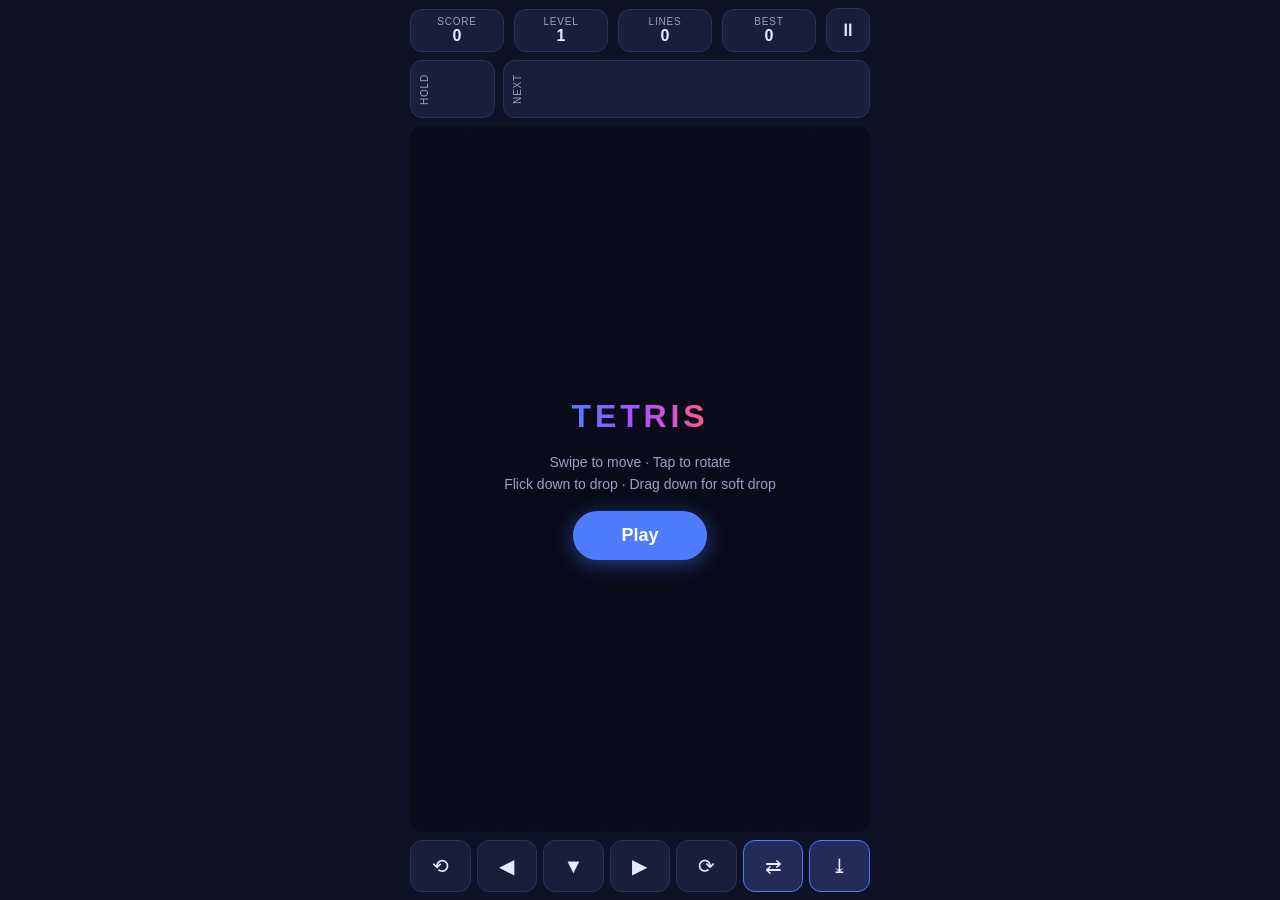
==== tetris-standalone.html @ 9650368a "Add self-contained single-file build for easy preview One HTML file with the CSS and game script inl" ====
<!doctype html>
<html lang="en">
<head>
  <meta charset="utf-8" />
  <meta name="viewport" content="width=device-width, initial-scale=1, viewport-fit=cover, user-scalable=no" />
  <meta name="theme-color" content="#0f1226" />
  <meta name="apple-mobile-web-app-capable" content="yes" />
  <meta name="apple-mobile-web-app-status-bar-style" content="black-translucent" />
  <meta name="description" content="A mobile-first Tetris game. Swipe to move, tap to rotate, flick down to drop." />
  <title>Tetris</title>
  <link rel="icon" href="data:image/svg+xml,%3Csvg%20xmlns%3D%27http%3A//www.w3.org/2000/svg%27%20viewBox%3D%270%200%20512%20512%27%3E%20%20%3Crect%20width%3D%27512%27%20height%3D%27512%27%20rx%3D%2796%27%20fill%3D%27%230f1226%27/%3E%20%20%3C%21--%20T%20tetromino%20--%3E%20%20%3Cg%3E%20%20%20%20%3Crect%20x%3D%27116%27%20y%3D%27146%27%20width%3D%2788%27%20height%3D%2788%27%20rx%3D%2712%27%20fill%3D%27%23b04fff%27/%3E%20%20%20%20%3Crect%20x%3D%27212%27%20y%3D%27146%27%20width%3D%2788%27%20height%3D%2788%27%20rx%3D%2712%27%20fill%3D%27%23b04fff%27/%3E%20%20%20%20%3Crect%20x%3D%27308%27%20y%3D%27146%27%20width%3D%2788%27%20height%3D%2788%27%20rx%3D%2712%27%20fill%3D%27%23b04fff%27/%3E%20%20%20%20%3Crect%20x%3D%27212%27%20y%3D%27242%27%20width%3D%2788%27%20height%3D%2788%27%20rx%3D%2712%27%20fill%3D%27%23b04fff%27/%3E%20%20%3C/g%3E%20%20%3C%21--%20L%20and%20S%20accents%20--%3E%20%20%3Crect%20x%3D%27116%27%20y%3D%27338%27%20width%3D%2788%27%20height%3D%2788%27%20rx%3D%2712%27%20fill%3D%27%23ff9f43%27/%3E%20%20%3Crect%20x%3D%27308%27%20y%3D%27338%27%20width%3D%2788%27%20height%3D%2788%27%20rx%3D%2712%27%20fill%3D%27%234ade80%27/%3E%3C/svg%3E" type="image/svg+xml" />
  <style>
:root {
  --bg: #0f1226;
  --panel: #1a1e3a;
  --panel-edge: #2b3060;
  --text: #e8eaff;
  --text-dim: #9aa0c8;
  --accent: #4f7cff;
  --accent-2: #ff5c8a;
  --radius: 12px;
  --safe-top: env(safe-area-inset-top, 0px);
  --safe-bottom: env(safe-area-inset-bottom, 0px);
}

* { box-sizing: border-box; margin: 0; padding: 0; }

html, body {
  height: 100%;
  overscroll-behavior: none;
}

body {
  background: var(--bg);
  color: var(--text);
  font-family: -apple-system, BlinkMacSystemFont, "Segoe UI", Roboto, "Helvetica Neue", sans-serif;
  -webkit-user-select: none;
  user-select: none;
  -webkit-tap-highlight-color: transparent;
  touch-action: manipulation;
}

#app {
  height: 100dvh;
  max-width: 480px;
  margin: 0 auto;
  display: flex;
  flex-direction: column;
  padding: calc(8px + var(--safe-top)) 10px calc(8px + var(--safe-bottom));
  gap: 8px;
}

/* ---- Top bar ---- */
#topbar {
  display: flex;
  align-items: center;
  gap: 10px;
}

.stat {
  flex: 1;
  background: var(--panel);
  border: 1px solid var(--panel-edge);
  border-radius: var(--radius);
  padding: 6px 8px;
  display: flex;
  flex-direction: column;
  align-items: center;
  min-width: 0;
}

.stat-label {
  font-size: 10px;
  text-transform: uppercase;
  letter-spacing: 0.08em;
  color: var(--text-dim);
}

.stat-value {
  font-size: 16px;
  font-weight: 700;
  font-variant-numeric: tabular-nums;
  white-space: nowrap;
}

.icon-btn {
  background: var(--panel);
  border: 1px solid var(--panel-edge);
  color: var(--text);
  border-radius: var(--radius);
  font-size: 18px;
  width: 44px;
  height: 44px;
  flex: none;
  cursor: pointer;
}

.icon-btn:active { background: var(--panel-edge); }

/* ---- Hold / Next previews ---- */
#side-row {
  display: flex;
  gap: 8px;
}

.preview-box {
  background: var(--panel);
  border: 1px solid var(--panel-edge);
  border-radius: var(--radius);
  padding: 4px 8px;
  display: flex;
  align-items: center;
  gap: 8px;
}

.preview-box.wide { flex: 1; }

.preview-label {
  font-size: 10px;
  text-transform: uppercase;
  letter-spacing: 0.08em;
  color: var(--text-dim);
  writing-mode: vertical-rl;
  transform: rotate(180deg);
}

#hold-canvas { width: 48px; height: 48px; }
#next-canvas { flex: 1; height: 48px; }

/* ---- Board ---- */
#board-wrap {
  position: relative;
  flex: 1;
  min-height: 0;
  display: flex;
  justify-content: center;
}

#board {
  height: 100%;
  max-width: 100%;
  aspect-ratio: 1 / 2;
  background: #0a0c1c;
  border: 1px solid var(--panel-edge);
  border-radius: var(--radius);
  touch-action: none;
}

/* ---- Overlay (menu / pause / game over) ---- */
.overlay {
  position: absolute;
  inset: 0;
  display: flex;
  flex-direction: column;
  align-items: center;
  justify-content: center;
  gap: 16px;
  text-align: center;
  background: rgba(10, 12, 28, 0.85);
  backdrop-filter: blur(4px);
  border-radius: var(--radius);
  padding: 24px;
}

.overlay.hidden { display: none; }

#overlay-title {
  font-size: 32px;
  font-weight: 800;
  letter-spacing: 0.12em;
  background: linear-gradient(90deg, #4f7cff, #b04fff, #ff5c8a);
  -webkit-background-clip: text;
  background-clip: text;
  -webkit-text-fill-color: transparent;
}

#overlay-sub {
  color: var(--text-dim);
  font-size: 14px;
  line-height: 1.6;
}

.big-btn {
  background: var(--accent);
  color: #fff;
  border: none;
  border-radius: 999px;
  font-size: 18px;
  font-weight: 700;
  padding: 14px 48px;
  cursor: pointer;
  box-shadow: 0 4px 20px rgba(79, 124, 255, 0.45);
}

.big-btn:active { transform: scale(0.97); }

/* ---- Control pad ---- */
#pad {
  display: grid;
  grid-template-columns: repeat(7, 1fr);
  gap: 6px;
}

.pad-btn {
  background: var(--panel);
  border: 1px solid var(--panel-edge);
  color: var(--text);
  border-radius: var(--radius);
  font-size: 20px;
  height: 52px;
  cursor: pointer;
  touch-action: none;
}

.pad-btn:active { background: var(--panel-edge); }

.pad-btn.accent {
  background: #232b58;
  border-color: var(--accent);
}

/* Short screens: tighten chrome so the board keeps room */
@media (max-height: 620px) {
  .pad-btn { height: 44px; }
  #hold-canvas, #next-canvas { height: 36px; }
  #hold-canvas { width: 36px; }
}

</style>
</head>
<body>
  <div id="app">
    <header id="topbar">
      <div class="stat">
        <span class="stat-label">Score</span>
        <span class="stat-value" id="score">0</span>
      </div>
      <div class="stat">
        <span class="stat-label">Level</span>
        <span class="stat-value" id="level">1</span>
      </div>
      <div class="stat">
        <span class="stat-label">Lines</span>
        <span class="stat-value" id="lines">0</span>
      </div>
      <div class="stat">
        <span class="stat-label">Best</span>
        <span class="stat-value" id="best">0</span>
      </div>
      <button id="btn-pause" class="icon-btn" aria-label="Pause">⏸</button>
    </header>

    <div id="side-row">
      <div class="preview-box">
        <span class="preview-label">Hold</span>
        <canvas id="hold-canvas" width="80" height="80"></canvas>
      </div>
      <div class="preview-box wide">
        <span class="preview-label">Next</span>
        <canvas id="next-canvas" width="240" height="80"></canvas>
      </div>
    </div>

    <main id="board-wrap">
      <canvas id="board" aria-label="Tetris playfield"></canvas>
      <div id="overlay" class="overlay">
        <h1 id="overlay-title">TETRIS</h1>
        <p id="overlay-sub">Swipe to move · Tap to rotate<br />Flick down to drop · Drag down for soft drop</p>
        <button id="btn-start" class="big-btn">Play</button>
      </div>
    </main>

    <nav id="pad" aria-label="Game controls">
      <button class="pad-btn" data-action="rotccw" aria-label="Rotate counter-clockwise">⟲</button>
      <button class="pad-btn" data-action="left" aria-label="Move left">◀</button>
      <button class="pad-btn" data-action="down" aria-label="Soft drop">▼</button>
      <button class="pad-btn" data-action="right" aria-label="Move right">▶</button>
      <button class="pad-btn" data-action="rotcw" aria-label="Rotate clockwise">⟳</button>
      <button class="pad-btn accent" data-action="hold" aria-label="Hold piece">⇄</button>
      <button class="pad-btn accent" data-action="drop" aria-label="Hard drop">⤓</button>
    </nav>
  </div>

  <script>
"use strict";

/* ============================================================
 * Mobile Tetris — vanilla JS, canvas-rendered, guideline-style
 * rules: SRS rotation with wall kicks, 7-bag randomizer, hold,
 * ghost piece, lock delay, B2B / combo scoring.
 * ============================================================ */

const COLS = 10;
const ROWS = 20;
const HIDDEN = 2; // spawn rows above the visible field
const TOTAL_ROWS = ROWS + HIDDEN;

const LOCK_DELAY_MS = 500;
const MAX_LOCK_RESETS = 15;
const NEXT_COUNT = 4;
const BEST_KEY = "tetris.best";

const COLORS = {
  I: "#3fd8e8",
  O: "#f7d048",
  T: "#b04fff",
  S: "#4ade80",
  Z: "#ff5c6c",
  J: "#4f7cff",
  L: "#ff9f43",
  ghost: "rgba(232, 234, 255, 0.18)",
  grid: "rgba(255, 255, 255, 0.045)",
};

// Shapes as rotation-0 cell offsets inside their bounding box.
const SHAPES = {
  I: { size: 4, cells: [[0, 1], [1, 1], [2, 1], [3, 1]] },
  O: { size: 2, cells: [[0, 0], [1, 0], [0, 1], [1, 1]] },
  T: { size: 3, cells: [[1, 0], [0, 1], [1, 1], [2, 1]] },
  S: { size: 3, cells: [[1, 0], [2, 0], [0, 1], [1, 1]] },
  Z: { size: 3, cells: [[0, 0], [1, 0], [1, 1], [2, 1]] },
  J: { size: 3, cells: [[0, 0], [0, 1], [1, 1], [2, 1]] },
  L: { size: 3, cells: [[2, 0], [0, 1], [1, 1], [2, 1]] },
};

// Pre-compute all 4 rotation states for each piece.
const ROTATIONS = {};
for (const [name, { size, cells }] of Object.entries(SHAPES)) {
  const states = [cells];
  for (let r = 1; r < 4; r++) {
    states.push(states[r - 1].map(([x, y]) => [size - 1 - y, x]));
  }
  ROTATIONS[name] = states;
}

// SRS wall-kick data: KICKS[from][to] -> list of [dx, dy] offsets to try.
// dy here is screen-down positive (SRS tables negated on y).
const KICKS_JLSTZ = {
  "0>1": [[0, 0], [-1, 0], [-1, -1], [0, 2], [-1, 2]],
  "1>0": [[0, 0], [1, 0], [1, 1], [0, -2], [1, -2]],
  "1>2": [[0, 0], [1, 0], [1, 1], [0, -2], [1, -2]],
  "2>1": [[0, 0], [-1, 0], [-1, -1], [0, 2], [-1, 2]],
  "2>3": [[0, 0], [1, 0], [1, -1], [0, 2], [1, 2]],
  "3>2": [[0, 0], [-1, 0], [-1, 1], [0, -2], [-1, -2]],
  "3>0": [[0, 0], [-1, 0], [-1, 1], [0, -2], [-1, -2]],
  "0>3": [[0, 0], [1, 0], [1, -1], [0, 2], [1, 2]],
};
const KICKS_I = {
  "0>1": [[0, 0], [-2, 0], [1, 0], [-2, 1], [1, -2]],
  "1>0": [[0, 0], [2, 0], [-1, 0], [2, -1], [-1, 2]],
  "1>2": [[0, 0], [-1, 0], [2, 0], [-1, -2], [2, 1]],
  "2>1": [[0, 0], [1, 0], [-2, 0], [1, 2], [-2, -1]],
  "2>3": [[0, 0], [2, 0], [-1, 0], [2, -1], [-1, 2]],
  "3>2": [[0, 0], [-2, 0], [1, 0], [-2, 1], [1, -2]],
  "3>0": [[0, 0], [1, 0], [-2, 0], [1, 2], [-2, -1]],
  "0>3": [[0, 0], [-1, 0], [2, 0], [-1, -2], [2, 1]],
};

// Guideline gravity: seconds per row at a given level.
function gravitySeconds(level) {
  const l = Math.min(level, 20);
  return Math.pow(0.8 - (l - 1) * 0.007, l - 1);
}

/* ---------------- Sound (tiny WebAudio blips) ---------------- */

const sound = {
  ctx: null,
  enabled: true,
  ensure() {
    if (!this.ctx) {
      const AC = window.AudioContext || window.webkitAudioContext;
      if (AC) this.ctx = new AC();
    }
    if (this.ctx && this.ctx.state === "suspended") this.ctx.resume();
  },
  blip(freq, dur = 0.06, type = "square", gain = 0.04) {
    if (!this.enabled || !this.ctx) return;
    const t = this.ctx.currentTime;
    const osc = this.ctx.createOscillator();
    const g = this.ctx.createGain();
    osc.type = type;
    osc.frequency.value = freq;
    g.gain.setValueAtTime(gain, t);
    g.gain.exponentialRampToValueAtTime(0.0001, t + dur);
    osc.connect(g).connect(this.ctx.destination);
    osc.start(t);
    osc.stop(t + dur);
  },
  move() { this.blip(220, 0.03); },
  rotate() { this.blip(330, 0.04); },
  lock() { this.blip(150, 0.06); },
  clear(n) { this.blip(440 + n * 110, 0.12, "triangle", 0.06); },
  drop() { this.blip(180, 0.05, "sawtooth"); },
  over() { this.blip(110, 0.4, "sawtooth", 0.06); },
};

/* ---------------- Game state ---------------- */

const game = {
  board: [],          // TOTAL_ROWS x COLS, null or color key
  piece: null,        // { name, rot, x, y }
  bag: [],
  queue: [],
  hold: null,
  holdUsed: false,
  score: 0,
  lines: 0,
  level: 1,
  best: Number(localStorage.getItem(BEST_KEY) || 0),
  combo: -1,
  backToBack: false,
  state: "menu",      // menu | playing | paused | over
  gravityAcc: 0,
  lockTimer: null,    // ms remaining once grounded, else null
  lockResets: 0,
  lastTime: 0,
};

function emptyBoard() {
  return Array.from({ length: TOTAL_ROWS }, () => Array(COLS).fill(null));
}

function refillBag() {
  const bag = ["I", "O", "T", "S", "Z", "J", "L"];
  for (let i = bag.length - 1; i > 0; i--) {
    const j = Math.floor(Math.random() * (i + 1));
    [bag[i], bag[j]] = [bag[j], bag[i]];
  }
  return bag;
}

function nextFromQueue() {
  while (game.queue.length <= NEXT_COUNT) {
    if (game.bag.length === 0) game.bag = refillBag();
    game.queue.push(game.bag.pop());
  }
  return game.queue.shift();
}

function pieceCells(piece) {
  return ROTATIONS[piece.name][piece.rot].map(([x, y]) => [piece.x + x, piece.y + y]);
}

function collides(piece) {
  for (const [x, y] of pieceCells(piece)) {
    if (x < 0 || x >= COLS || y >= TOTAL_ROWS) return true;
    if (y >= 0 && game.board[y][x]) return true;
  }
  return false;
}

function spawnPiece(name) {
  const size = SHAPES[name].size;
  const piece = {
    name,
    rot: 0,
    x: Math.floor((COLS - size) / 2),
    y: name === "I" ? 0 : HIDDEN - 1,
  };
  if (collides(piece)) {
    piece.y -= 1;
    if (collides(piece)) return null; // blocked out
  }
  return piece;
}

function isGrounded() {
  const p = game.piece;
  return collides({ ...p, y: p.y + 1 });
}

// Called after any successful move/rotate to manage lock delay.
function touchLockDelay() {
  if (isGrounded()) {
    if (game.lockTimer === null) {
      game.lockTimer = LOCK_DELAY_MS;
    } else if (game.lockResets < MAX_LOCK_RESETS) {
      game.lockTimer = LOCK_DELAY_MS;
      game.lockResets++;
    }
  } else {
    game.lockTimer = null;
  }
}

function tryMove(dx, dy) {
  const p = game.piece;
  const moved = { ...p, x: p.x + dx, y: p.y + dy };
  if (collides(moved)) return false;
  game.piece = moved;
  touchLockDelay();
  return true;
}

function tryRotate(dir) {
  const p = game.piece;
  if (p.name === "O") return true;
  const from = p.rot;
  const to = (p.rot + dir + 4) % 4;
  const table = p.name === "I" ? KICKS_I : KICKS_JLSTZ;
  for (const [dx, dy] of table[`${from}>${to}`]) {
    const rotated = { ...p, rot: to, x: p.x + dx, y: p.y + dy };
    if (!collides(rotated)) {
      game.piece = rotated;
      touchLockDelay();
      return true;
    }
  }
  return false;
}

function holdPiece() {
  if (game.holdUsed) return;
  const current = game.piece.name;
  const swap = game.hold;
  game.hold = current;
  game.holdUsed = true;
  game.piece = spawnPiece(swap ?? nextFromQueue());
  game.lockTimer = null;
  game.lockResets = 0;
  game.gravityAcc = 0;
  if (!game.piece) return gameOver();
  sound.rotate();
}

function hardDrop() {
  let dist = 0;
  while (tryMove(0, 1)) dist++;
  game.score += dist * 2;
  sound.drop();
  lockPiece();
}

function softDropStep() {
  if (tryMove(0, 1)) {
    game.score += 1;
    game.gravityAcc = 0;
    return true;
  }
  return false;
}

function lockPiece() {
  const p = game.piece;
  let aboveField = true;
  for (const [x, y] of pieceCells(p)) {
    if (y >= 0) game.board[y][x] = p.name;
    if (y >= HIDDEN) aboveField = false;
  }
  if (aboveField) return gameOver(); // locked entirely above the visible field

  clearLines();
  game.piece = spawnPiece(nextFromQueue());
  game.holdUsed = false;
  game.lockTimer = null;
  game.lockResets = 0;
  game.gravityAcc = 0;
  if (!game.piece) return gameOver();
  sound.lock();
}

function clearLines() {
  const remaining = game.board.filter((row) => row.some((c) => !c));
  const cleared = TOTAL_ROWS - remaining.length;
  if (cleared === 0) {
    game.combo = -1;
    return;
  }
  while (remaining.length < TOTAL_ROWS) remaining.unshift(Array(COLS).fill(null));
  game.board = remaining;

  const base = [0, 100, 300, 500, 800][cleared];
  const isTetris = cleared === 4;
  let points = base * game.level;
  if (isTetris && game.backToBack) points = Math.floor(points * 1.5);
  game.backToBack = isTetris;

  game.combo++;
  if (game.combo > 0) points += 50 * game.combo * game.level;

  game.score += points;
  game.lines += cleared;
  game.level = Math.floor(game.lines / 10) + 1;
  sound.clear(cleared);
}

function gameOver() {
  game.state = "over";
  if (game.score > game.best) {
    game.best = game.score;
    localStorage.setItem(BEST_KEY, String(game.best));
  }
  sound.over();
  showOverlay("GAME OVER", `Score ${game.score.toLocaleString()} · Best ${game.best.toLocaleString()}`, "Play again");
}

function startGame() {
  game.board = emptyBoard();
  game.bag = [];
  game.queue = [];
  game.hold = null;
  game.holdUsed = false;
  game.score = 0;
  game.lines = 0;
  game.level = 1;
  game.combo = -1;
  game.backToBack = false;
  game.gravityAcc = 0;
  game.lockTimer = null;
  game.lockResets = 0;
  game.piece = spawnPiece(nextFromQueue());
  game.state = "playing";
  hideOverlay();
}

function togglePause() {
  if (game.state === "playing") {
    game.state = "paused";
    showOverlay("PAUSED", "", "Resume");
  } else if (game.state === "paused") {
    game.state = "playing";
    hideOverlay();
  }
}

/* ---------------- Update loop ---------------- */

function update(dt) {
  if (game.state !== "playing") return;

  if (game.lockTimer !== null) {
    if (!isGrounded()) {
      game.lockTimer = null; // ground vanished (e.g. after a kick)
    } else {
      game.lockTimer -= dt;
      if (game.lockTimer <= 0) lockPiece();
      return;
    }
  }

  game.gravityAcc += dt;
  const interval = gravitySeconds(game.level) * 1000;
  while (game.gravityAcc >= interval) {
    game.gravityAcc -= interval;
    if (!tryMove(0, 1)) break; // tryMove arms the lock timer when grounded
  }
}

function frame(now) {
  const dt = Math.min(now - game.lastTime, 100);
  game.lastTime = now;
  update(dt);
  render();
  requestAnimationFrame(frame);
}

/* ---------------- Rendering ---------------- */

const boardCanvas = document.getElementById("board");
const boardCtx = boardCanvas.getContext("2d");
const holdCanvas = document.getElementById("hold-canvas");
const holdCtx = holdCanvas.getContext("2d");
const nextCanvas = document.getElementById("next-canvas");
const nextCtx = nextCanvas.getContext("2d");

function fitCanvas(canvas) {
  const dpr = window.devicePixelRatio || 1;
  const rect = canvas.getBoundingClientRect();
  const w = Math.round(rect.width * dpr);
  const h = Math.round(rect.height * dpr);
  if (canvas.width !== w || canvas.height !== h) {
    canvas.width = w;
    canvas.height = h;
  }
}

function drawCell(ctx, px, py, size, color, ghost = false) {
  if (ghost) {
    ctx.fillStyle = color;
    ctx.fillRect(px + 1, py + 1, size - 2, size - 2);
    return;
  }
  ctx.fillStyle = color;
  ctx.fillRect(px + 1, py + 1, size - 2, size - 2);
  // bevel highlight / shade for a tile look
  ctx.fillStyle = "rgba(255,255,255,0.25)";
  ctx.fillRect(px + 1, py + 1, size - 2, Math.max(2, size * 0.12));
  ctx.fillStyle = "rgba(0,0,0,0.25)";
  ctx.fillRect(px + 1, py + size - 1 - Math.max(2, size * 0.12), size - 2, Math.max(2, size * 0.12));
}

function render() {
  fitCanvas(boardCanvas);
  const ctx = boardCtx;
  const W = boardCanvas.width;
  const H = boardCanvas.height;
  const cell = Math.min(W / COLS, H / ROWS);
  const offX = (W - cell * COLS) / 2;
  const offY = (H - cell * ROWS) / 2;

  ctx.clearRect(0, 0, W, H);

  // grid
  ctx.strokeStyle = COLORS.grid;
  ctx.lineWidth = 1;
  ctx.beginPath();
  for (let x = 0; x <= COLS; x++) {
    ctx.moveTo(offX + x * cell, offY);
    ctx.lineTo(offX + x * cell, offY + ROWS * cell);
  }
  for (let y = 0; y <= ROWS; y++) {
    ctx.moveTo(offX, offY + y * cell);
    ctx.lineTo(offX + COLS * cell, offY + y * cell);
  }
  ctx.stroke();

  // settled board
  for (let y = HIDDEN; y < TOTAL_ROWS; y++) {
    for (let x = 0; x < COLS; x++) {
      const c = game.board[y][x];
      if (c) drawCell(ctx, offX + x * cell, offY + (y - HIDDEN) * cell, cell, COLORS[c]);
    }
  }

  if (game.piece && game.state !== "menu") {
    // ghost
    const ghost = { ...game.piece };
    while (!collides({ ...ghost, y: ghost.y + 1 })) ghost.y++;
    for (const [x, y] of pieceCells(ghost)) {
      if (y >= HIDDEN) drawCell(ctx, offX + x * cell, offY + (y - HIDDEN) * cell, cell, COLORS.ghost, true);
    }
    // active piece
    for (const [x, y] of pieceCells(game.piece)) {
      if (y >= HIDDEN) drawCell(ctx, offX + x * cell, offY + (y - HIDDEN) * cell, cell, COLORS[game.piece.name]);
    }
  }

  renderPreview(holdCtx, holdCanvas, game.hold ? [game.hold] : []);
  renderPreview(nextCtx, nextCanvas, game.queue.slice(0, NEXT_COUNT));
  renderHud();
}

function renderPreview(ctx, canvas, names) {
  fitCanvas(canvas);
  ctx.clearRect(0, 0, canvas.width, canvas.height);
  if (names.length === 0) return;
  const slotW = canvas.width / names.length;
  const cell = Math.min(slotW / 4.5, canvas.height / 4.5);
  names.forEach((name, i) => {
    const cells = ROTATIONS[name][0];
    const xs = cells.map(([x]) => x);
    const ys = cells.map(([, y]) => y);
    const w = (Math.max(...xs) - Math.min(...xs) + 1) * cell;
    const h = (Math.max(...ys) - Math.min(...ys) + 1) * cell;
    const ox = i * slotW + (slotW - w) / 2 - Math.min(...xs) * cell;
    const oy = (canvas.height - h) / 2 - Math.min(...ys) * cell;
    for (const [x, y] of cells) {
      drawCell(ctx, ox + x * cell, oy + y * cell, cell, COLORS[name]);
    }
  });
}

const scoreEl = document.getElementById("score");
const levelEl = document.getElementById("level");
const linesEl = document.getElementById("lines");
const bestEl = document.getElementById("best");

function renderHud() {
  scoreEl.textContent = game.score.toLocaleString();
  levelEl.textContent = String(game.level);
  linesEl.textContent = String(game.lines);
  bestEl.textContent = game.best.toLocaleString();
}

/* ---------------- Overlay ---------------- */

const overlayEl = document.getElementById("overlay");
const overlayTitle = document.getElementById("overlay-title");
const overlaySub = document.getElementById("overlay-sub");
const startBtn = document.getElementById("btn-start");

function showOverlay(title, sub, btnText) {
  overlayTitle.textContent = title;
  overlaySub.innerHTML = sub;
  startBtn.textContent = btnText;
  overlayEl.classList.remove("hidden");
}

function hideOverlay() {
  overlayEl.classList.add("hidden");
}

startBtn.addEventListener("click", () => {
  sound.ensure();
  if (game.state === "paused") togglePause();
  else startGame();
});

document.getElementById("btn-pause").addEventListener("click", () => {
  if (game.state === "playing" || game.state === "paused") togglePause();
});

/* ---------------- Input: keyboard ---------------- */

document.addEventListener("keydown", (e) => {
  if (e.repeat && ["Space", "KeyC", "KeyP", "Escape"].includes(e.code)) return;
  if (game.state === "menu" || game.state === "over") {
    if (e.code === "Enter" || e.code === "Space") {
      sound.ensure();
      startGame();
    }
    return;
  }
  if (e.code === "KeyP" || e.code === "Escape") return togglePause();
  if (game.state !== "playing") return;

  switch (e.code) {
    case "ArrowLeft": if (tryMove(-1, 0)) sound.move(); break;
    case "ArrowRight": if (tryMove(1, 0)) sound.move(); break;
    case "ArrowDown": softDropStep(); break;
    case "ArrowUp":
    case "KeyX": if (tryRotate(1)) sound.rotate(); break;
    case "KeyZ": if (tryRotate(-1)) sound.rotate(); break;
    case "Space": e.preventDefault(); hardDrop(); break;
    case "KeyC": holdPiece(); break;
  }
});

/* ---------------- Input: touch gestures on the board ----------------
 * Horizontal drag  -> move piece one column per cell-width dragged
 * Downward drag    -> soft drop one row per cell-height dragged
 * Fast downward flick -> hard drop
 * Tap              -> rotate (left third CCW, rest CW)
 * ------------------------------------------------------------------ */

const touch = {
  id: null,
  startX: 0, startY: 0, startT: 0,
  lastX: 0, lastY: 0,
  movedCells: 0, droppedCells: 0,
  dropped: false,
};

boardCanvas.addEventListener("pointerdown", (e) => {
  if (game.state !== "playing") return;
  boardCanvas.setPointerCapture(e.pointerId);
  touch.id = e.pointerId;
  touch.startX = touch.lastX = e.clientX;
  touch.startY = touch.lastY = e.clientY;
  touch.startT = performance.now();
  touch.movedCells = 0;
  touch.droppedCells = 0;
  touch.dropped = false;
});

boardCanvas.addEventListener("pointermove", (e) => {
  if (e.pointerId !== touch.id || game.state !== "playing" || touch.dropped) return;
  const rect = boardCanvas.getBoundingClientRect();
  const cellW = rect.width / COLS;
  const cellH = rect.height / ROWS;

  const dx = e.clientX - touch.startX;
  const targetCells = Math.trunc(dx / cellW);
  while (touch.movedCells < targetCells) {
    if (!tryMove(1, 0)) break;
    touch.movedCells++;
    sound.move();
  }
  while (touch.movedCells > targetCells) {
    if (!tryMove(-1, 0)) break;
    touch.movedCells--;
    sound.move();
  }

  const dy = e.clientY - touch.startY;
  const targetDrops = Math.trunc(dy / cellH);
  while (touch.droppedCells < targetDrops) {
    if (!softDropStep()) break;
    touch.droppedCells++;
  }

  touch.lastX = e.clientX;
  touch.lastY = e.clientY;
});

boardCanvas.addEventListener("pointerup", (e) => {
  if (e.pointerId !== touch.id) return;
  touch.id = null;
  if (game.state !== "playing" || touch.dropped) return;

  const dt = performance.now() - touch.startT;
  const dx = e.clientX - touch.startX;
  const dy = e.clientY - touch.startY;
  const dist = Math.hypot(dx, dy);

  // Tap: short, barely moved -> rotate
  if (dt < 250 && dist < 12) {
    const rect = boardCanvas.getBoundingClientRect();
    const dir = e.clientX - rect.left < rect.width / 3 ? -1 : 1;
    if (tryRotate(dir)) sound.rotate();
    return;
  }

  // Fast downward flick -> hard drop
  const vy = dy / dt; // px per ms
  if (dy > 60 && vy > 0.5 && Math.abs(dx) < Math.abs(dy)) {
    touch.dropped = true;
    hardDrop();
  }
});

boardCanvas.addEventListener("pointercancel", () => { touch.id = null; });

/* ---------------- Input: on-screen pad ---------------- */

const repeatable = new Set(["left", "right", "down"]);
const padTimers = new Map();

function padAction(action) {
  if (game.state !== "playing") return;
  switch (action) {
    case "left": if (tryMove(-1, 0)) sound.move(); break;
    case "right": if (tryMove(1, 0)) sound.move(); break;
    case "down": softDropStep(); break;
    case "rotcw": if (tryRotate(1)) sound.rotate(); break;
    case "rotccw": if (tryRotate(-1)) sound.rotate(); break;
    case "drop": hardDrop(); break;
    case "hold": holdPiece(); break;
  }
}

for (const btn of document.querySelectorAll(".pad-btn")) {
  const action = btn.dataset.action;
  btn.addEventListener("pointerdown", (e) => {
    e.preventDefault();
    sound.ensure();
    padAction(action);
    if (repeatable.has(action)) {
      const start = setTimeout(() => {
        const iv = setInterval(() => padAction(action), 50);
        padTimers.set(btn, iv);
      }, 200);
      padTimers.set(btn, start);
    }
  });
  const stop = () => {
    const t = padTimers.get(btn);
    if (t) { clearTimeout(t); clearInterval(t); padTimers.delete(btn); }
  };
  btn.addEventListener("pointerup", stop);
  btn.addEventListener("pointercancel", stop);
  btn.addEventListener("pointerleave", stop);
}

/* ---------------- Lifecycle ---------------- */

// Pause automatically when the tab/app goes to the background.
document.addEventListener("visibilitychange", () => {
  if (document.hidden && game.state === "playing") togglePause();
});

game.board = emptyBoard();
renderHud();
requestAnimationFrame((t) => {
  game.lastTime = t;
  requestAnimationFrame(frame);
});

</script>
  </body>
</html>
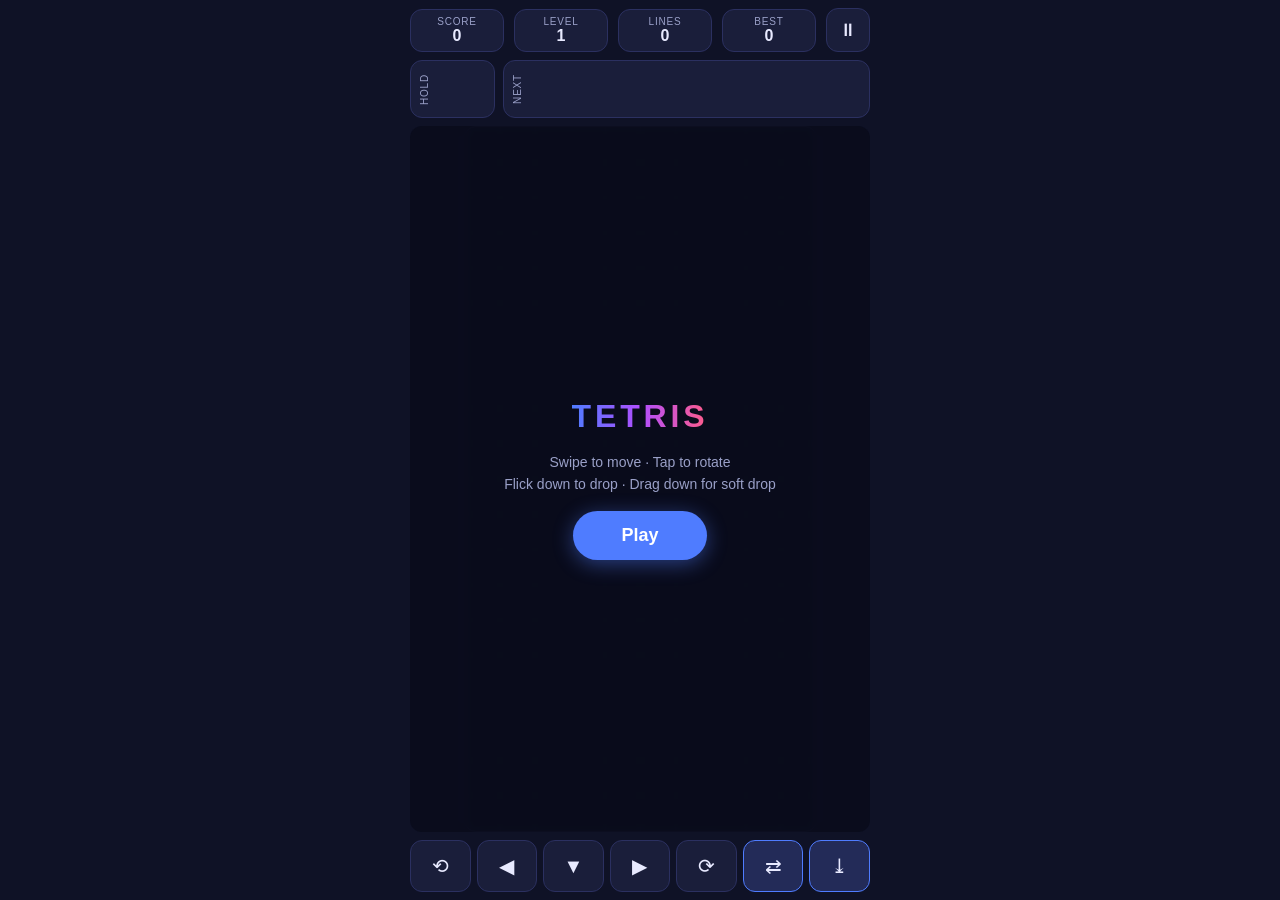
==== commit fdafda57: "Survive blocked localStorage so the game loads in sandboxed viewers Sandboxed iframes and some priva" ====
--- a/tetris-standalone.html
+++ b/tetris-standalone.html
@@ -361,6 +361,19 @@
   const l = Math.min(level, 20);
   return Math.pow(0.8 - (l - 1) * 0.007, l - 1);
 }
+
+/* ---------------- Storage ----------------
+ * localStorage access throws in sandboxed viewers and some private
+ * browsing modes; degrade to a session-only high score instead of dying. */
+
+const storage = {
+  get(key) {
+    try { return localStorage.getItem(key); } catch { return null; }
+  },
+  set(key, value) {
+    try { localStorage.setItem(key, value); } catch { /* session-only */ }
+  },
+};
 
 /* ---------------- Sound (tiny WebAudio blips) ---------------- */
 
@@ -407,7 +420,7 @@
   score: 0,
   lines: 0,
   level: 1,
-  best: Number(localStorage.getItem(BEST_KEY) || 0),
+  best: Number(storage.get(BEST_KEY) || 0),
   combo: -1,
   backToBack: false,
   state: "menu",      // menu | playing | paused | over
@@ -589,7 +602,7 @@
   game.state = "over";
   if (game.score > game.best) {
     game.best = game.score;
-    localStorage.setItem(BEST_KEY, String(game.best));
+    storage.set(BEST_KEY, String(game.best));
   }
   sound.over();
   showOverlay("GAME OVER", `Score ${game.score.toLocaleString()} · Best ${game.best.toLocaleString()}`, "Play again");
